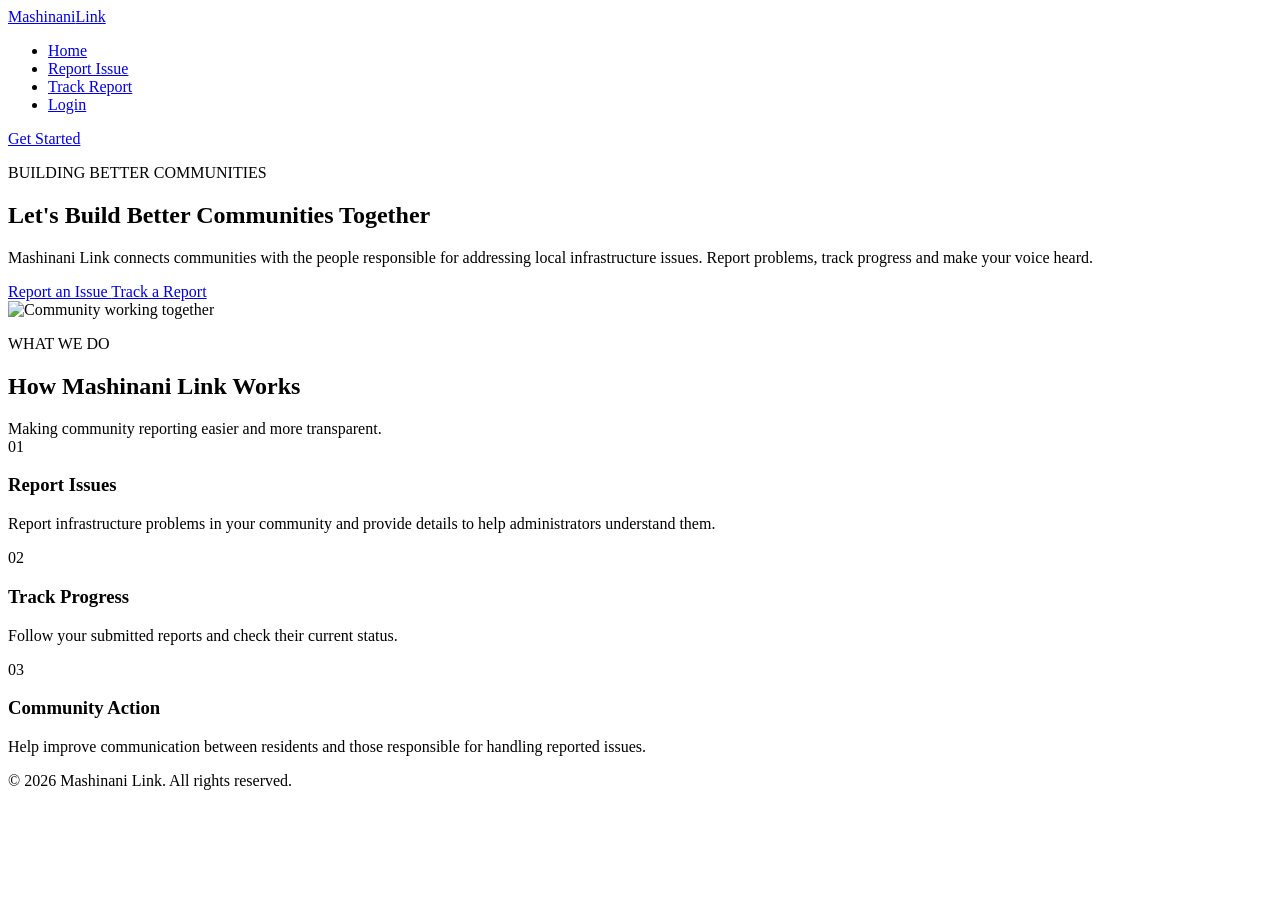
==== index.html @ 8818831f "project set up" ====
<!DOCTYPE html>
<html lang="en">
<head>
    <meta charset="UTF-8">
    <meta name="viewport" content="width=device-width, initial-scale=1.0">
    <title>Mashinani Link | Better Communities</title>
    <link rel="stylesheet" href="css/style.css">
</head>
<body>

    <!-- Navigation -->
    <header>
        <nav class="navbar">
            <a href="index.html" class="logo">Mashinani<span>Link</span></a>

            <ul class="nav-links">
                <li><a href="index.html">Home</a></li>
                <li><a href="pages/report.html">Report Issue</a></li>
                <li><a href="pages/track.html">Track Report</a></li>
                <li><a href="pages/login.html">Login</a></li>
            </ul>

            <a href="pages/report.html" class="nav-button">Get Started</a>
        </nav>
    </header>

    <!-- Hero Section -->
    <main>
        <section class="hero">
            <div class="hero-content">
                <p class="hero-label">BUILDING BETTER COMMUNITIES</p>

                <h1>Let's Build Better Communities Together</h1>

                <p class="hero-description">
                    Mashinani Link connects communities with the people
                    responsible for addressing local infrastructure issues.
                    Report problems, track progress and make your voice heard.
                </p>

                <div class="hero-buttons">
                    <a href="pages/report.html" class="primary-button">
                        Report an Issue
                    </a>

                    <a href="pages/track.html" class="secondary-button">
                        Track a Report
                    </a>
                </div>
            </div>

            <div class="hero-image">
                <img src="assets/community.jpg" alt="Community working together">
            </div>
        </section>

        <!-- Features Section -->
        <section class="features">
            <div class="section-heading">
                <p>WHAT WE DO</p>
                <h2>How Mashinani Link Works</h2>
                <span>Making community reporting easier and more transparent.</span>
            </div>

            <div class="feature-container">

                <div class="feature-card">
                    <div class="feature-icon">01</div>
                    <h3>Report Issues</h3>
                    <p>
                        Report infrastructure problems in your community
                        and provide details to help administrators understand them.
                    </p>
                </div>

                <div class="feature-card">
                    <div class="feature-icon">02</div>
                    <h3>Track Progress</h3>
                    <p>
                        Follow your submitted reports and check their
                        current status.
                    </p>
                </div>

                <div class="feature-card">
                    <div class="feature-icon">03</div>
                    <h3>Community Action</h3>
                    <p>
                        Help improve communication between residents
                        and those responsible for handling reported issues.
                    </p>
                </div>

            </div>
        </section>
    </main>

    <!-- Footer -->
    <footer>
        <p>&copy; 2026 Mashinani Link. All rights reserved.</p>
    </footer>

    <script src="js/script.js"></script>
</body>
</html>
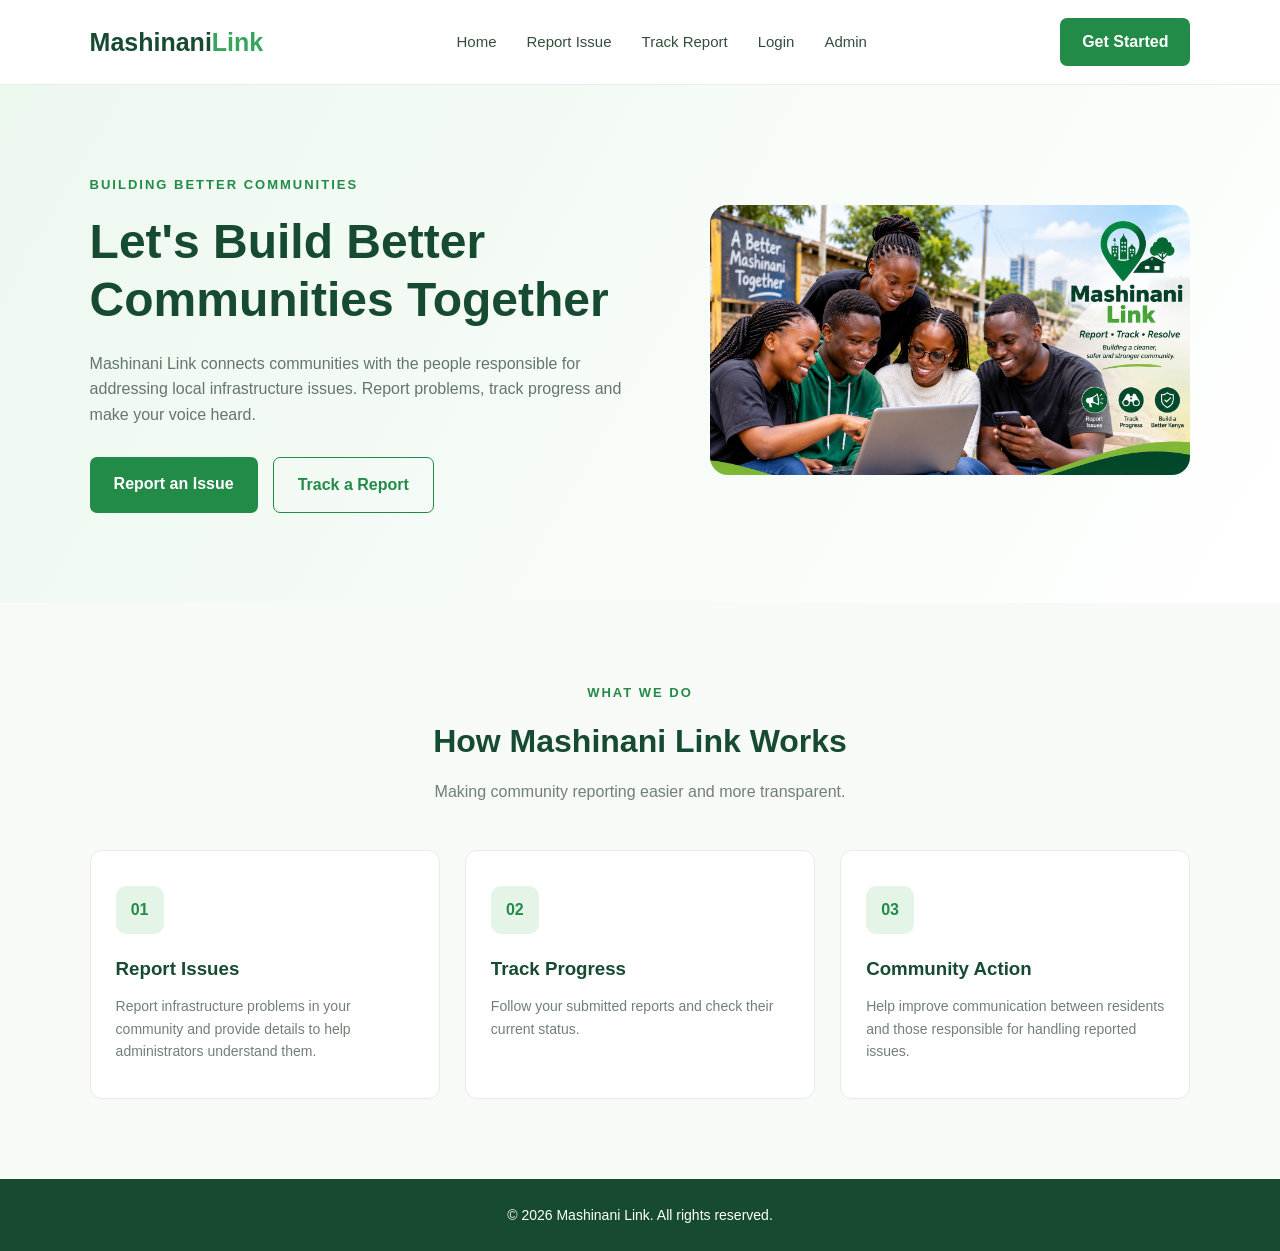
==== commit c525e854: "code" ====
--- a/index.html
+++ b/index.html
@@ -19,6 +19,7 @@
                 <li><a href="pages/report.html">Report Issue</a></li>
                 <li><a href="pages/track.html">Track Report</a></li>
                 <li><a href="pages/login.html">Login</a></li>
+                <li><a href="pages/admin.html">Admin</a></li>
             </ul>
 
             <a href="pages/report.html" class="nav-button">Get Started</a>
@@ -51,7 +52,7 @@
             </div>
 
             <div class="hero-image">
-                <img src="assets/community.jpg" alt="Community working together">
+                <img src="assets/community.png" alt="Community working together">
             </div>
         </section>
 
@@ -103,4 +104,4 @@
 
     <script src="js/script.js"></script>
 </body>
-</html>
+</html>
--- a/css/style.css
+++ b/css/style.css
@@ -0,0 +1,687 @@
+
+/* =================================
+   RESET AND GENERAL STYLES
+================================= */
+
+* {
+    margin: 0;
+    padding: 0;
+    box-sizing: border-box;
+}
+
+body {
+    font-family: Arial, sans-serif;
+    background-color: #f7faf7;
+    color: #263b2e;
+    line-height: 1.6;
+}
+
+a {
+    text-decoration: none;
+}
+
+/* =================================
+   NAVIGATION
+================================= */
+
+header {
+    background-color: #ffffff;
+    padding: 18px 7%;
+    border-bottom: 1px solid #e5eee7;
+}
+
+.navbar {
+    display: flex;
+    justify-content: space-between;
+    align-items: center;
+}
+
+.logo {
+    font-size: 25px;
+    font-weight: bold;
+    color: #174b31;
+}
+
+.logo span {
+    color: #35a65b;
+}
+
+.nav-links {
+    display: flex;
+    list-style: none;
+    gap: 30px;
+}
+
+.nav-links a {
+    color: #344d3b;
+    font-size: 15px;
+    font-weight: 500;
+}
+
+.nav-links a:hover {
+    color: #24934d;
+}
+
+.nav-button {
+    background-color: #238b48;
+    color: white;
+    padding: 11px 22px;
+    border-radius: 7px;
+    font-weight: bold;
+}
+
+.nav-button:hover {
+    background-color: #176b36;
+}
+
+/* =================================
+   HOMEPAGE HERO SECTION
+================================= */
+
+.hero {
+    display: flex;
+    align-items: center;
+    justify-content: space-between;
+    gap: 50px;
+    padding: 90px 7%;
+    background: linear-gradient(120deg, #edf8ef, #ffffff);
+}
+
+.hero-content {
+    max-width: 570px;
+}
+
+.hero-label {
+    color: #238b48;
+    font-size: 13px;
+    font-weight: bold;
+    letter-spacing: 2px;
+    margin-bottom: 18px;
+}
+
+.hero h1 {
+    font-size: 48px;
+    line-height: 1.2;
+    color: #174b31;
+    margin-bottom: 22px;
+}
+
+.hero-description {
+    color: #65766a;
+    font-size: 16px;
+    margin-bottom: 30px;
+}
+
+.hero-buttons {
+    display: flex;
+    gap: 15px;
+    flex-wrap: wrap;
+}
+
+.primary-button {
+    background-color: #238b48;
+    color: white;
+    padding: 14px 24px;
+    border-radius: 7px;
+    font-weight: bold;
+}
+
+.primary-button:hover {
+    background-color: #176b36;
+}
+
+.secondary-button {
+    border: 1px solid #238b48;
+    color: #238b48;
+    padding: 14px 24px;
+    border-radius: 7px;
+    font-weight: bold;
+}
+
+.secondary-button:hover {
+    background-color: #e5f4e9;
+}
+
+/* =================================
+   HOMEPAGE HERO IMAGE
+================================= */
+
+.hero-image {
+    flex: 1;
+    max-width: 480px;
+}
+
+.hero-image img {
+    width: 100%;
+    border-radius: 18px;
+    object-fit: cover;
+}
+
+/* =================================
+   FEATURES SECTION
+================================= */
+
+.features {
+    padding: 80px 7%;
+    text-align: center;
+}
+
+.section-heading p {
+    color: #238b48;
+    font-size: 13px;
+    font-weight: bold;
+    letter-spacing: 2px;
+}
+
+.section-heading h2 {
+    color: #174b31;
+    font-size: 32px;
+    margin: 12px 0;
+}
+
+.section-heading span {
+    color: #718077;
+}
+
+.feature-container {
+    display: grid;
+    grid-template-columns: repeat(3, 1fr);
+    gap: 25px;
+    margin-top: 45px;
+}
+
+.feature-card {
+    background-color: white;
+    padding: 35px 25px;
+    border: 1px solid #e3eee5;
+    border-radius: 12px;
+    text-align: left;
+    transition: 0.3s;
+}
+
+.feature-card:hover {
+    transform: translateY(-5px);
+    box-shadow: 0 10px 25px rgba(23, 75, 49, 0.08);
+}
+
+.feature-icon {
+    background-color: #e4f5e8;
+    color: #238b48;
+    width: 48px;
+    height: 48px;
+    display: flex;
+    align-items: center;
+    justify-content: center;
+    border-radius: 10px;
+    font-weight: bold;
+    margin-bottom: 20px;
+}
+
+.feature-card h3 {
+    color: #174b31;
+    margin-bottom: 12px;
+}
+
+.feature-card p {
+    color: #718077;
+    font-size: 14px;
+}
+
+/* =================================
+   REPORT ISSUE PAGE
+================================= */
+
+.report-section {
+    padding: 65px 7%;
+    background-color: #f7faf7;
+    min-height: 80vh;
+}
+
+.report-heading {
+    text-align: center;
+    max-width: 650px;
+    margin: 0 auto 40px;
+}
+
+.report-heading p {
+    color: #238b48;
+    font-size: 13px;
+    font-weight: bold;
+    letter-spacing: 2px;
+}
+
+.report-heading h1 {
+    color: #174b31;
+    font-size: 38px;
+    margin: 10px 0;
+}
+
+.report-heading span {
+    color: #718077;
+}
+
+.report-container {
+    max-width: 700px;
+    margin: auto;
+    background-color: white;
+    padding: 35px;
+    border-radius: 12px;
+    border: 1px solid #e3eee5;
+    box-shadow: 0 8px 25px rgba(23, 75, 49, 0.05);
+}
+
+.form-group {
+    margin-bottom: 22px;
+}
+
+.form-group label {
+    display: block;
+    color: #174b31;
+    font-weight: bold;
+    margin-bottom: 8px;
+}
+
+.form-group input,
+.form-group select,
+.form-group textarea {
+    width: 100%;
+    padding: 13px;
+    border: 1px solid #d8e5da;
+    border-radius: 7px;
+    font-size: 15px;
+    font-family: Arial, sans-serif;
+    outline: none;
+}
+
+.form-group input:focus,
+.form-group select:focus,
+.form-group textarea:focus {
+    border-color: #238b48;
+    box-shadow: 0 0 0 3px rgba(35, 139, 72, 0.1);
+}
+
+.form-group textarea {
+    resize: vertical;
+}
+
+.submit-button {
+    width: 100%;
+    padding: 15px;
+    background-color: #238b48;
+    color: white;
+    border: none;
+    border-radius: 7px;
+    font-size: 16px;
+    font-weight: bold;
+    cursor: pointer;
+}
+
+.submit-button:hover {
+    background-color: #176b36;
+}
+
+/* =================================
+   TRACK REPORT PAGE
+================================= */
+
+.track-section {
+    padding: 65px 7%;
+    background-color: #f7faf7;
+    min-height: 80vh;
+}
+
+.track-heading {
+    text-align: center;
+    max-width: 650px;
+    margin: 0 auto 40px;
+}
+
+.track-heading p {
+    color: #238b48;
+    font-size: 13px;
+    font-weight: bold;
+    letter-spacing: 2px;
+}
+
+.track-heading h1 {
+    color: #174b31;
+    font-size: 38px;
+    margin: 10px 0;
+}
+
+.track-heading span {
+    color: #718077;
+}
+
+.track-container {
+    max-width: 550px;
+    margin: auto;
+    background-color: white;
+    padding: 35px;
+    border-radius: 12px;
+    border: 1px solid #e3eee5;
+    box-shadow: 0 8px 25px rgba(23, 75, 49, 0.05);
+    text-align: center;
+}
+
+.track-icon {
+    width: 55px;
+    height: 55px;
+    background-color: #e5f4e9;
+    color: #238b48;
+    border-radius: 50%;
+    display: flex;
+    align-items: center;
+    justify-content: center;
+    margin: 0 auto 20px;
+    font-weight: bold;
+}
+
+.track-container h2 {
+    color: #174b31;
+    margin-bottom: 12px;
+}
+
+.track-container p {
+    color: #718077;
+    margin-bottom: 25px;
+    line-height: 1.6;
+}
+
+.track-container form {
+    text-align: left;
+}
+
+.track-help {
+    text-align: center;
+    margin-top: 25px;
+}
+
+.track-help p {
+    color: #718077;
+    margin-bottom: 8px;
+}
+
+.track-help a {
+    color: #238b48;
+    font-weight: bold;
+}
+
+.track-help a:hover {
+    text-decoration: underline;
+}
+
+.track-result {
+    margin-top: 20px;
+    padding: 15px;
+    background-color: #e5f4e9;
+    border-radius: 8px;
+    color: #174b31;
+}
+
+/* =================================
+   FOOTER
+================================= */
+
+footer {
+    background-color: #174b31;
+    color: #ffffff;
+    text-align: center;
+    padding: 25px;
+    font-size: 14px;
+}
+
+/* =================================
+   RESPONSIVE DESIGN
+================================= */
+
+@media (max-width: 768px) {
+
+    .navbar {
+        flex-direction: column;
+        gap: 20px;
+    }
+
+    .nav-links {
+        flex-wrap: wrap;
+        justify-content: center;
+        gap: 15px;
+    }
+
+    .hero {
+        flex-direction: column;
+        padding: 55px 6%;
+    }
+
+    .hero h1 {
+        font-size: 36px;
+    }
+
+    .hero-image {
+        width: 100%;
+    }
+
+    .feature-container {
+        grid-template-columns: 1fr;
+    }
+
+    .report-section,
+    .track-section {
+        padding: 45px 5%;
+    }
+
+    .report-container,
+    .track-container {
+        padding: 22px;
+    }
+
+    .report-heading h1,
+    .track-heading h1 {
+        font-size: 30px;
+    }
+}
+
+/* =================================
+   LOGIN PAGE
+================================= */
+
+.login-section {
+    padding: 65px 7%;
+    min-height: 80vh;
+    background-color: #f7faf7;
+}
+
+.login-heading {
+    text-align: center;
+    max-width: 650px;
+    margin: 0 auto 40px;
+}
+
+.login-heading p {
+    color: #238b48;
+    font-size: 13px;
+    font-weight: bold;
+    letter-spacing: 2px;
+}
+
+.login-heading h1 {
+    color: #174b31;
+    font-size: 38px;
+    margin: 10px 0;
+}
+
+.login-heading span {
+    color: #718077;
+}
+
+.login-container {
+    max-width: 500px;
+    margin: auto;
+    padding: 35px;
+    background-color: white;
+    border: 1px solid #e3eee5;
+    border-radius: 12px;
+    box-shadow: 0 8px 25px rgba(23, 75, 49, 0.05);
+}
+
+.login-container h2 {
+    color: #174b31;
+    text-align: center;
+}
+
+.login-description {
+    text-align: center;
+    color: #718077;
+    margin: 10px 0 25px;
+}
+
+.login-message {
+    margin-top: 20px;
+    padding: 12px;
+    background-color: #e5f4e9;
+    color: #174b31;
+    border-radius: 7px;
+    text-align: center;
+}
+
+.login-note {
+    text-align: center;
+    color: #718077;
+    font-size: 14px;
+    margin-top: 25px;
+}
+
+.login-note a {
+    color: #238b48;
+    font-weight: bold;
+}
+
+.login-note a:hover {
+    text-decoration: underline;
+}
+
+@media (max-width: 768px) {
+    .login-section {
+        padding: 45px 5%;
+    }
+
+    .login-container {
+        padding: 22px;
+    }
+
+    .login-heading h1 {
+        font-size: 30px;
+    }
+}
+
+/* =================================
+   ADMIN DASHBOARD
+================================= */
+
+.admin-section {
+    padding: 60px 7%;
+    min-height: 80vh;
+    background-color: #f5faf6;
+}
+
+.admin-heading {
+    margin-bottom: 35px;
+}
+
+.admin-heading p {
+    color: #238b48;
+    font-size: 13px;
+    font-weight: bold;
+    letter-spacing: 2px;
+}
+
+.admin-heading h1 {
+    color: #174b31;
+    font-size: 36px;
+    margin: 10px 0;
+}
+
+.admin-heading span {
+    color: #718077;
+}
+
+.admin-stats {
+    display: grid;
+    grid-template-columns: repeat(4, 1fr);
+    gap: 20px;
+    margin-bottom: 40px;
+}
+
+.stat-card {
+    background: white;
+    padding: 25px;
+    border: 1px solid #e3eee5;
+    border-radius: 12px;
+    box-shadow: 0 5px 15px rgba(23, 75, 49, 0.05);
+}
+
+.stat-card h3 {
+    color: #718077;
+    font-size: 14px;
+}
+
+.stat-card p {
+    color: #174b31;
+    font-size: 30px;
+    font-weight: bold;
+    margin-top: 12px;
+}
+
+.admin-table-container {
+    background: white;
+    padding: 25px;
+    border-radius: 12px;
+    border: 1px solid #e3eee5;
+    overflow-x: auto;
+}
+
+.admin-table-container h2 {
+    color: #174b31;
+    margin-bottom: 20px;
+}
+
+.admin-table {
+    width: 100%;
+    border-collapse: collapse;
+    text-align: left;
+}
+
+.admin-table th,
+.admin-table td {
+    padding: 15px;
+    border-bottom: 1px solid #e3eee5;
+}
+
+.admin-table th {
+    background-color: #e8f5eb;
+    color: #174b31;
+}
+
+.admin-table td {
+    color: #53645a;
+}
+
+@media (max-width: 768px) {
+    .admin-stats {
+        grid-template-columns: repeat(2, 1fr);
+    }
+
+    .admin-heading h1 {
+        font-size: 28px;
+    }
+}
+
+@media (max-width: 480px) {
+    .admin-stats {
+        grid-template-columns: 1fr;
+    }
+
+    .admin-section {
+        padding: 40px 5%;
+    }
+}
